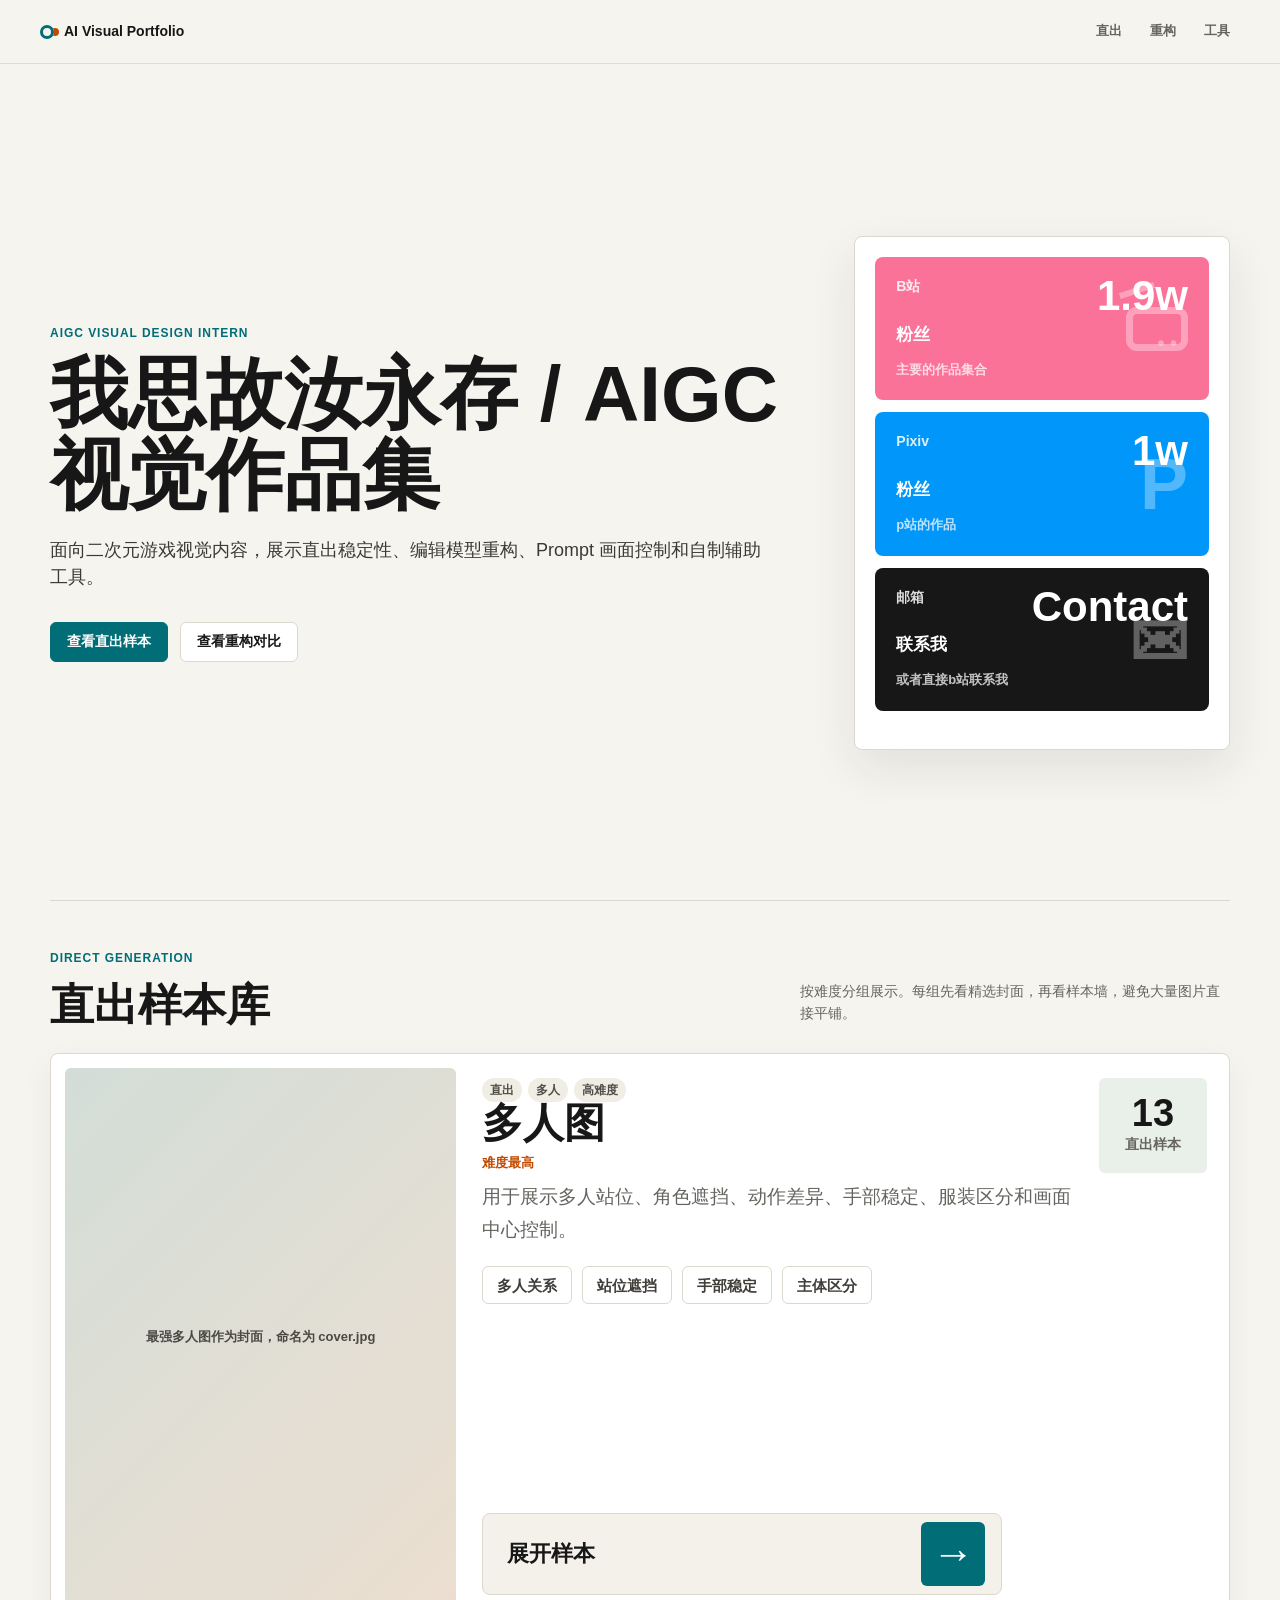
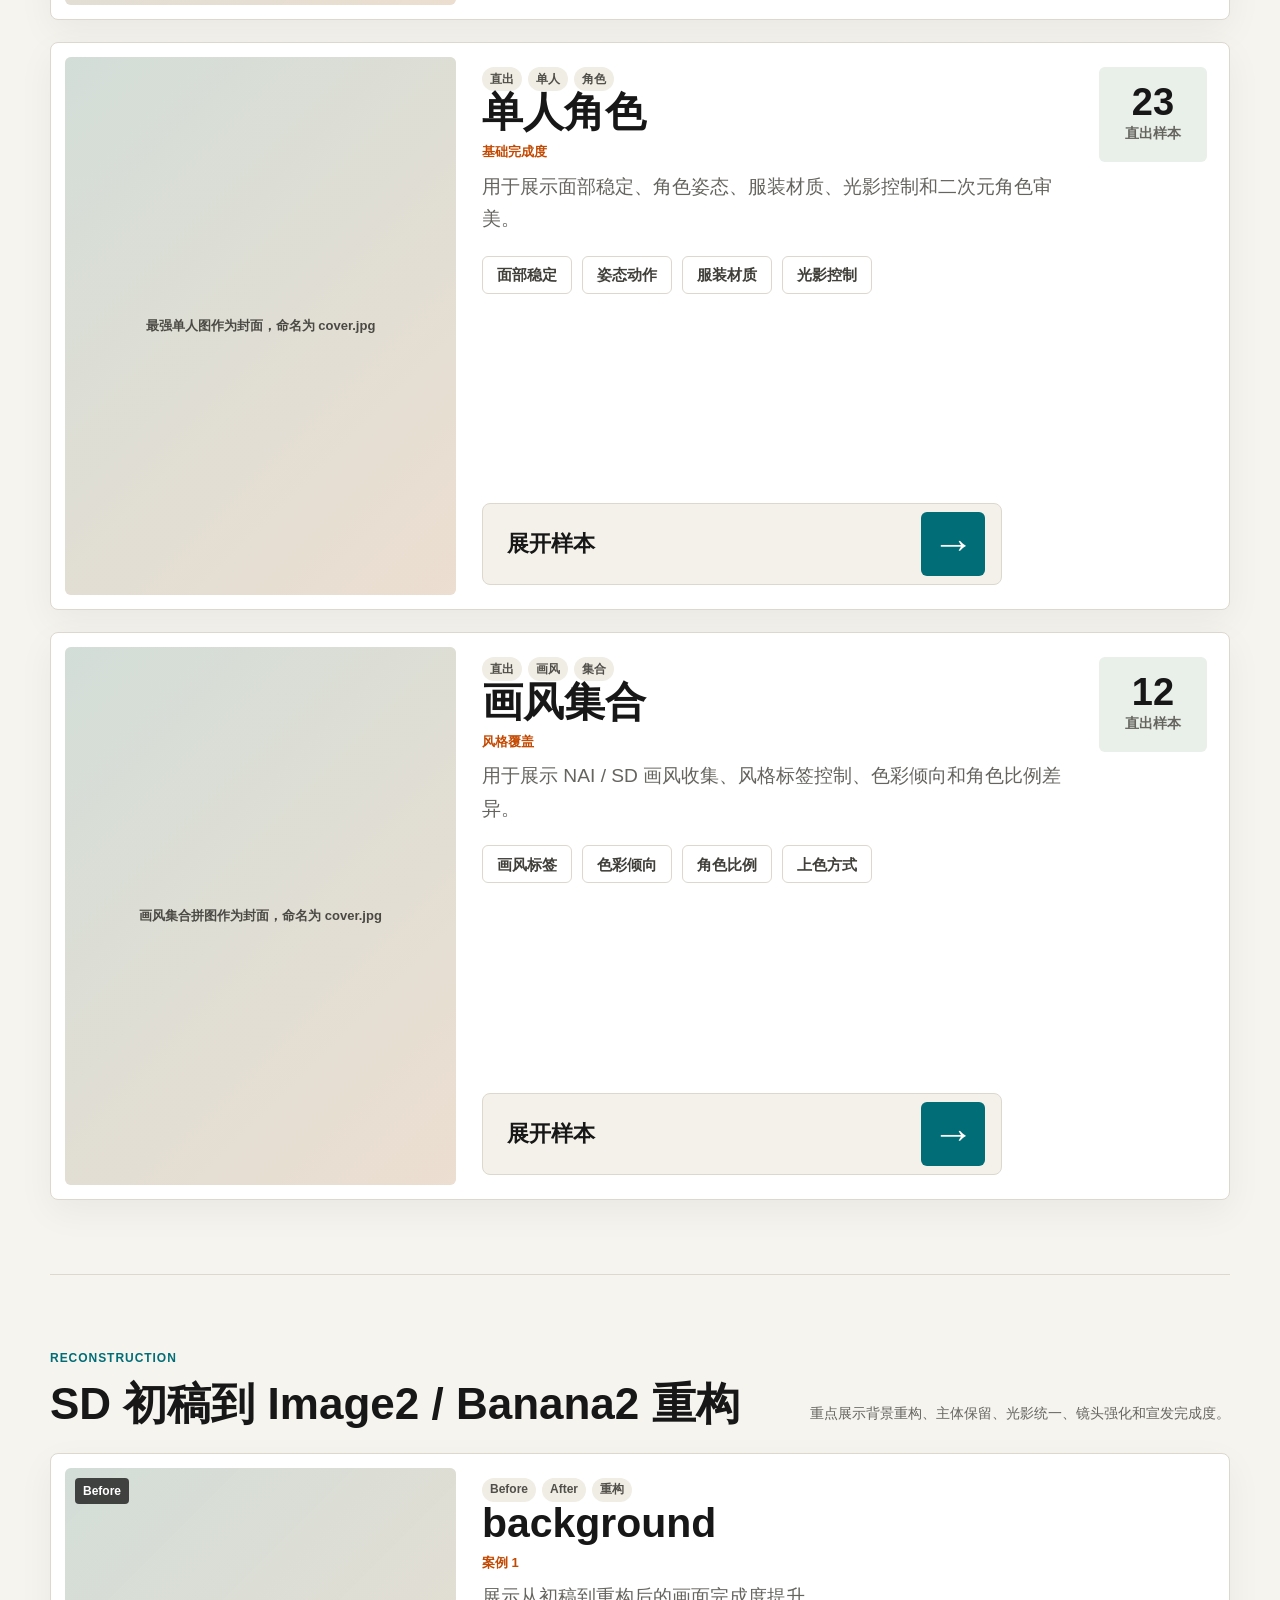
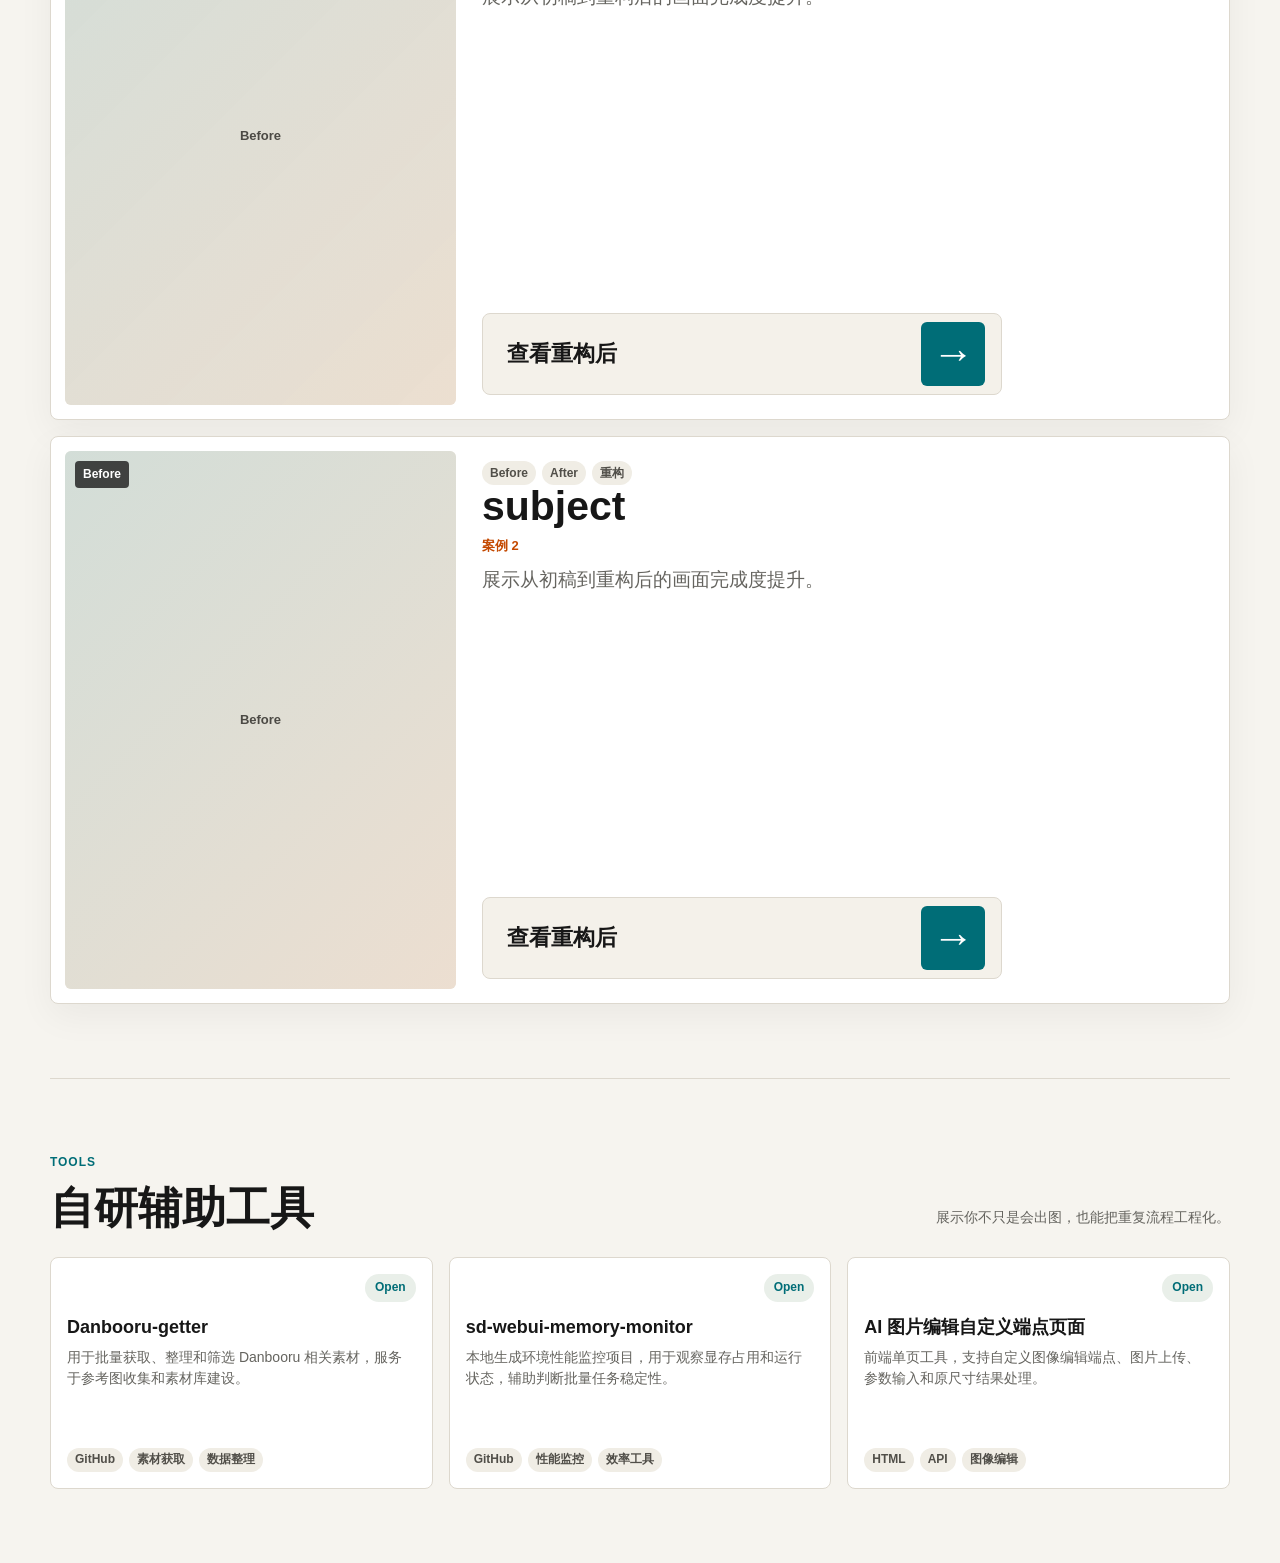
==== index.html @ d4676481 "Add files via upload" ====
<!doctype html>
<html lang="zh-CN">
  <head>
    <meta charset="utf-8" />
    <meta name="viewport" content="width=device-width, initial-scale=1" />
    <title>AIGC Visual Portfolio</title>
    <meta
      name="description"
      content="AIGC visual portfolio for anime game direct generation, image reconstruction, and production tools."
    />
    <link rel="stylesheet" href="./styles.css?v=20260629-project-cards" />
  </head>
  <body>
    <header class="topbar">
      <a class="brand" href="#top" aria-label="回到顶部">
        <span class="brand-mark"></span>
        <span>AI Visual Portfolio</span>
      </a>
      <nav class="nav" aria-label="作品集导航">
        <a href="#direct">直出</a>
        <a href="#rebuild">重构</a>
        <a href="#tools">工具</a>
      </nav>
    </header>

    <main id="top">
      <section class="hero">
        <div class="hero-copy">
          <p class="eyebrow" id="profileTarget">AIGC Visual Design Intern</p>
          <h1 id="profileName">你的姓名 / AIGC 视觉作品集</h1>
          <p class="lead" id="profileSummary">
            面向二次元游戏视觉内容，展示直出稳定性、Image2 / Banana2 重构、Prompt 画面控制和自研辅助工具。
          </p>
          <div class="hero-actions">
            <a class="button primary" href="#direct">查看直出样本</a>
            <a class="button" href="#rebuild">查看重构对比</a>
          </div>
        </div>
        <div class="hero-panel" aria-label="账号与能力概览">
          <div class="social-card-list" id="socialLinks"></div>
        </div>
      </section>

      <section class="section section-tight" id="direct">
        <div class="section-head">
          <div>
            <p class="eyebrow">Direct Generation</p>
            <h2>直出样本库</h2>
          </div>
          <p class="section-note">
            按难度分组展示。每组先看精选封面，再看样本墙，避免大量图片直接平铺。
          </p>
        </div>
        <div class="gallery-stack" id="directGallery"></div>
      </section>

      <section class="section" id="rebuild">
        <div class="section-head">
          <div>
            <p class="eyebrow">Reconstruction</p>
            <h2>SD 初稿到 Image2 / Banana2 重构</h2>
          </div>
          <p class="section-note">
            重点展示背景重构、主体保留、光影统一、镜头强化和宣发完成度。
          </p>
        </div>
        <div class="compare-grid" id="rebuildGrid"></div>
      </section>

      <section class="section" id="tools">
        <div class="section-head">
          <div>
            <p class="eyebrow">Tools</p>
            <h2>自研辅助工具</h2>
          </div>
          <p class="section-note">
            展示你不只是会出图，也能把重复流程工程化。
          </p>
        </div>
        <div class="tool-grid" id="toolGrid"></div>
      </section>

    </main>

    <dialog class="work-dialog" id="workDialog">
      <button class="dialog-close" id="dialogClose" aria-label="关闭">×</button>
      <div class="dialog-body" id="dialogBody"></div>
    </dialog>

    <script src="./portfolio-data.js?v=20260629-project-cards"></script>
    <script src="./generated-gallery.js?v=20260629-project-cards"></script>
    <script src="./app.js?v=20260629-project-cards"></script>
  </body>
</html>
---- styles.css ----
:root {
  --bg: #f6f4ef;
  --panel: #ffffff;
  --ink: #171717;
  --muted: #65645f;
  --line: #ddd8ce;
  --accent: #006d77;
  --accent-2: #c44900;
  --soft: #e9efe9;
  --shadow: 0 18px 48px rgba(28, 28, 24, 0.09);
}

* {
  box-sizing: border-box;
}

html {
  scroll-behavior: smooth;
}

body {
  margin: 0;
  background: var(--bg);
  color: var(--ink);
  font-family:
    Inter, "Noto Sans SC", "PingFang SC", "Microsoft YaHei", Arial, sans-serif;
  line-height: 1.55;
}

a {
  color: inherit;
  text-decoration: none;
}

button,
input {
  font: inherit;
}

.topbar {
  position: sticky;
  top: 0;
  z-index: 10;
  display: flex;
  align-items: center;
  justify-content: space-between;
  gap: 24px;
  min-height: 64px;
  padding: 0 40px;
  border-bottom: 1px solid rgba(221, 216, 206, 0.86);
  background: rgba(246, 244, 239, 0.92);
  backdrop-filter: blur(16px);
}

.brand {
  display: inline-flex;
  align-items: center;
  gap: 10px;
  font-size: 14px;
  font-weight: 800;
  letter-spacing: 0;
}

.brand-mark {
  width: 14px;
  height: 14px;
  border: 3px solid var(--accent);
  border-radius: 50%;
  box-shadow: 8px 0 0 -3px var(--accent-2);
}

.nav {
  display: flex;
  align-items: center;
  gap: 8px;
}

.nav a {
  padding: 8px 10px;
  border-radius: 6px;
  color: var(--muted);
  font-size: 13px;
  font-weight: 700;
}

.nav a:hover {
  background: var(--soft);
  color: var(--ink);
}

main {
  width: min(1180px, calc(100% - 40px));
  margin: 0 auto;
}

.hero {
  display: grid;
  grid-template-columns: minmax(0, 1.35fr) minmax(320px, 0.65fr);
  gap: 24px;
  min-height: calc(100vh - 64px);
  padding: 56px 0 34px;
  align-items: center;
}

.hero-copy {
  max-width: 780px;
}

.eyebrow {
  margin: 0 0 12px;
  color: var(--accent);
  font-size: 12px;
  font-weight: 900;
  letter-spacing: 0.08em;
  text-transform: uppercase;
}

h1,
h2,
h3,
p {
  margin-top: 0;
}

h1 {
  margin-bottom: 20px;
  font-size: clamp(40px, 7vw, 78px);
  line-height: 1.04;
  letter-spacing: 0;
}

h2 {
  margin-bottom: 0;
  font-size: clamp(26px, 4vw, 44px);
  line-height: 1.12;
  letter-spacing: 0;
}

h3 {
  margin-bottom: 8px;
  font-size: 18px;
  line-height: 1.28;
  letter-spacing: 0;
}

.lead {
  max-width: 720px;
  color: #3a3935;
  font-size: 18px;
}

.hero-actions {
  display: flex;
  flex-wrap: wrap;
  gap: 12px;
  margin-top: 30px;
}

.button,
.filter-button {
  display: inline-flex;
  align-items: center;
  justify-content: center;
  min-height: 40px;
  padding: 0 16px;
  border: 1px solid var(--line);
  border-radius: 6px;
  background: var(--panel);
  color: var(--ink);
  font-size: 14px;
  font-weight: 800;
  cursor: pointer;
}

.button.primary,
.filter-button.is-active {
  border-color: var(--accent);
  background: var(--accent);
  color: #fff;
}

.hero-panel {
  padding: 20px;
  border: 1px solid var(--line);
  border-radius: 8px;
  background: var(--panel);
  box-shadow: var(--shadow);
}

.metric-row {
  display: grid;
  grid-template-columns: repeat(2, minmax(0, 1fr));
  gap: 10px;
  margin-bottom: 18px;
}

.social-card-list {
  display: grid;
  gap: 12px;
  margin-bottom: 18px;
}

.social-card {
  position: relative;
  overflow: hidden;
  display: block;
  min-height: 118px;
  padding: 18px 20px;
  border: 1px solid var(--line);
  border-radius: 8px;
  background: #f9f7f1;
  color: var(--ink);
  transition:
    transform 180ms ease,
    box-shadow 180ms ease,
    border-color 180ms ease;
}

.social-card:hover {
  transform: translateY(-2px);
  border-color: rgba(0, 109, 119, 0.42);
  box-shadow: 0 14px 34px rgba(28, 28, 24, 0.08);
}

.social-card::after {
  position: absolute;
  right: 20px;
  top: 50%;
  translate: 0 -50%;
  color: rgba(255, 255, 255, 0.32);
  font-size: 64px;
  font-weight: 900;
  line-height: 1;
}

.social-card::before {
  position: absolute;
  right: 31px;
  top: calc(50% + 4px);
  z-index: 1;
  color: rgba(255, 255, 255, 0.34);
  font-size: 20px;
  font-weight: 900;
  line-height: 1;
}

.social-card.is-bilibili {
  border-color: rgba(251, 114, 153, 0.4);
  background: #fb7299;
  color: #fff;
}

.social-card.is-bilibili::after {
  content: "";
  width: 62px;
  height: 44px;
  border: 7px solid rgba(255, 255, 255, 0.34);
  border-radius: 11px;
  box-sizing: border-box;
}

.social-card.is-bilibili::before {
  content: "• •";
}

.social-card.is-bilibili .social-card-top::after {
  content: "";
  position: absolute;
  right: 50px;
  top: 29px;
  width: 36px;
  height: 20px;
  border-top: 6px solid rgba(255, 255, 255, 0.34);
  rotate: -18deg;
}

.social-card.is-pixiv {
  border-color: rgba(0, 150, 250, 0.36);
  background: #0096fa;
  color: #fff;
}

.social-card.is-pixiv::after {
  content: "P";
  font-size: 72px;
}

.social-card.is-mail {
  border-color: rgba(23, 23, 23, 0.16);
  background: #171717;
  color: #fff;
}

.social-card.is-mail::after {
  content: "✉";
  font-size: 58px;
}

.social-card-top {
  display: flex;
  align-items: start;
  justify-content: space-between;
  gap: 14px;
}

.social-card-top span {
  color: currentColor;
  font-size: 14px;
  font-weight: 900;
  opacity: 0.86;
}

.social-card-top strong {
  font-size: 42px;
  line-height: 0.95;
}

.social-card p {
  margin: 6px 0 8px;
  color: currentColor;
  font-size: 17px;
  font-weight: 900;
}

.social-card small {
  color: currentColor;
  font-size: 13px;
  font-weight: 700;
  opacity: 0.74;
}

.metric {
  min-height: 88px;
  padding: 14px;
  border-radius: 6px;
  background: var(--soft);
}

.metric strong {
  display: block;
  margin-bottom: 3px;
  font-size: 25px;
  line-height: 1;
}

.metric span {
  color: var(--muted);
  font-size: 12px;
  font-weight: 700;
}

.capability-list {
  display: grid;
  gap: 10px;
}

.capability {
  display: grid;
  grid-template-columns: 24px 1fr;
  gap: 10px;
  align-items: start;
  padding: 10px;
  border: 1px solid var(--line);
  border-radius: 6px;
  background: #fff;
}

.capability-index {
  display: grid;
  width: 24px;
  height: 24px;
  place-items: center;
  border-radius: 6px;
  background: var(--ink);
  color: #fff;
  font-size: 12px;
  font-weight: 900;
}

.capability p {
  margin: 0;
  color: var(--muted);
  font-size: 12px;
}

.section {
  padding: 74px 0;
  border-top: 1px solid var(--line);
}

.section-tight {
  padding-top: 48px;
}

.section-head {
  display: flex;
  align-items: end;
  justify-content: space-between;
  gap: 24px;
  margin-bottom: 24px;
}

.section-note {
  max-width: 430px;
  margin-bottom: 4px;
  color: var(--muted);
  font-size: 14px;
}

.gallery-stack {
  display: grid;
  gap: 22px;
}

.showcase-section {
  --showcase-h: clamp(420px, 42vw, 620px);
  display: flex;
  align-items: stretch;
  gap: 14px;
  padding: 14px;
  overflow: hidden;
  border: 1px solid var(--line);
  border-radius: 8px;
  background: var(--panel);
  box-shadow: 0 12px 36px rgba(28, 28, 24, 0.05);
}

.showcase-section.is-expanded {
  display: flex;
}

.showcase-section.is-expanded .showcase-cover {
  display: none;
}

.showcase-cover,
.showcase-thumb {
  display: block;
  width: 100%;
  padding: 0;
  border: 0;
  background: transparent;
  cursor: pointer;
}

.showcase-cover:disabled {
  cursor: default;
}

.showcase-cover {
  flex: 0 0 clamp(260px, 34%, 430px);
  height: var(--showcase-h);
  border-radius: 6px;
  overflow: hidden;
  background: #f4f1ea;
}

.showcase-cover:hover,
.showcase-thumb:hover {
  outline: 3px solid rgba(0, 109, 119, 0.22);
}

.showcase-body {
  display: flex;
  flex: 1 1 auto;
  min-width: 0;
  height: var(--showcase-h);
  flex-direction: column;
  gap: 20px;
  overflow: hidden;
  padding: 10px 8px 10px 12px;
  opacity: 1;
  transition:
    opacity 160ms ease,
    padding 220ms ease;
}

.showcase-section.is-expanded .showcase-body {
  display: none;
}

.showcase-head {
  display: grid;
  grid-template-columns: minmax(0, 1fr) auto;
  gap: 24px;
  align-items: start;
}

.showcase-head h3 {
  margin-bottom: 8px;
  font-size: clamp(34px, 3.2vw, 50px);
  line-height: 1.05;
}

.showcase-summary {
  max-width: 720px;
  margin-bottom: 0;
  color: var(--muted);
  font-size: clamp(18px, 1.5vw, 23px);
  line-height: 1.7;
}

.showcase-stat {
  min-width: 108px;
  padding: 16px 14px;
  border-radius: 6px;
  background: var(--soft);
  text-align: center;
}

.showcase-stat strong {
  display: block;
  font-size: 38px;
  line-height: 1;
}

.showcase-stat span {
  color: var(--muted);
  font-size: 14px;
  font-weight: 900;
}

.judge-list {
  display: flex;
  flex-wrap: wrap;
  gap: 10px;
}

.judge-list span {
  display: inline-flex;
  min-height: 38px;
  align-items: center;
  padding: 0 14px;
  border: 1px solid var(--line);
  border-radius: 6px;
  color: #403f3a;
  font-size: 15px;
  font-weight: 900;
}

.showcase-expand {
  display: inline-grid;
  grid-template-columns: 1fr 72px;
  align-items: center;
  width: min(520px, 100%);
  min-height: 82px;
  margin-top: auto;
  padding: 0 8px 0 24px;
  border: 1px solid var(--line);
  border-radius: 8px;
  background: #f4f1ea;
  color: var(--ink);
  cursor: pointer;
  font-size: 22px;
  font-weight: 900;
  text-align: left;
}

.showcase-expand strong {
  display: grid;
  width: 64px;
  height: 64px;
  place-items: center;
  border-radius: 6px;
  background: var(--accent);
  color: #fff;
  font-size: 42px;
  line-height: 1;
}

.showcase-drawer {
  display: none;
  flex: 1 1 auto;
  position: relative;
  overflow: hidden;
  contain: layout paint;
  min-width: 0;
  width: 100%;
  max-width: 100%;
  height: var(--showcase-h);
  border-left: 1px solid var(--line);
  background: #fff;
}

.showcase-section.is-expanded .showcase-drawer {
  display: block;
  padding-left: 0;
}

.showcase-scroll {
  width: 100%;
  height: 100%;
  overflow-x: auto;
  overflow-y: hidden;
  overscroll-behavior-x: contain;
  scrollbar-width: thin;
}

.showcase-track {
  display: flex;
  width: max-content;
  max-width: none;
  min-width: 100%;
  gap: 14px;
  height: 100%;
  padding: 0 2px 10px;
}

.drawer-collapse {
  position: absolute;
  right: 12px;
  top: 12px;
  z-index: 3;
  min-width: 68px;
  height: 42px;
  border: 1px solid rgba(23, 23, 23, 0.12);
  border-radius: 6px;
  background: rgba(255, 255, 255, 0.86);
  color: var(--ink);
  cursor: pointer;
  font-size: 14px;
  font-weight: 900;
  backdrop-filter: blur(10px);
}

.showcase-thumb {
  flex: 0 0 auto;
  width: calc(var(--showcase-h) * var(--image-ratio, 1));
  max-width: calc(var(--showcase-h) * 1.9);
  min-width: calc(var(--showcase-h) * 0.45);
  border-radius: 6px;
  background: #f4f1ea;
}

.cover-frame,
.thumb-frame {
  position: relative;
  overflow: hidden;
  width: 100%;
  background:
    linear-gradient(135deg, rgba(0, 109, 119, 0.12), rgba(196, 73, 0, 0.09)),
    #f0ede5;
}

.cover-frame {
  height: 100%;
}

.thumb-frame {
  height: var(--showcase-h);
  border: 1px solid #ebe6dc;
  border-radius: 5px;
}

.media-frame {
  position: relative;
  overflow: hidden;
  width: 100%;
  aspect-ratio: 4 / 3;
  background:
    linear-gradient(135deg, rgba(0, 109, 119, 0.18), rgba(196, 73, 0, 0.12)),
    #e5e0d6;
}

.media-frame img,
.cover-frame img,
.thumb-frame img,
.compare-image img,
.workflow-image img {
  width: 100%;
  height: 100%;
  object-fit: cover;
  display: block;
}

.cover-frame img,
.thumb-frame img {
  object-fit: cover;
}

.cover-frame img {
  object-fit: cover;
}

.media-frame img,
.compare-image img,
.workflow-image img {
  object-fit: cover;
}

.placeholder {
  position: absolute;
  inset: 0;
  display: grid;
  place-items: center;
  padding: 20px;
  color: #4b4944;
  font-size: 13px;
  font-weight: 900;
  text-align: center;
}

.tag-row {
  display: flex;
  flex-wrap: wrap;
  gap: 6px;
}

.tag {
  display: inline-flex;
  align-items: center;
  min-height: 24px;
  padding: 0 8px;
  border-radius: 999px;
  background: #f0ede5;
  color: #514f49;
  font-size: 12px;
  font-weight: 800;
}

.tool-card p,
.workflow-card p,
.compare-card p {
  color: var(--muted);
  font-size: 14px;
}

.work-level {
  margin-bottom: 8px;
  color: var(--accent-2) !important;
  font-size: 13px !important;
  font-weight: 900;
}

.empty-gallery {
  min-width: 360px;
  height: var(--showcase-h);
  display: grid;
  place-items: center;
  padding: 18px;
  border: 1px dashed var(--line);
  border-radius: 6px;
  color: var(--muted);
  font-size: 13px;
  font-weight: 800;
  text-align: center;
}

.compare-grid,
.workflow-grid,
.tool-grid,
.contact-grid {
  display: grid;
  grid-template-columns: repeat(3, minmax(0, 1fr));
  gap: 16px;
}

.compare-grid {
  grid-template-columns: 1fr;
}

.compare-card,
.workflow-card,
.tool-card,
.contact-item {
  border: 1px solid var(--line);
  border-radius: 8px;
  background: var(--panel);
}

.rebuild-section {
  --showcase-h: clamp(420px, 42vw, 620px);
  display: flex;
  align-items: stretch;
  gap: 14px;
  overflow: hidden;
  padding: 14px;
  border: 1px solid var(--line);
  border-radius: 8px;
  background: var(--panel);
  box-shadow: 0 12px 36px rgba(28, 28, 24, 0.05);
}

.rebuild-before {
  position: relative;
  display: block;
  flex: 0 0 clamp(260px, 34%, 430px);
  height: var(--showcase-h);
  padding: 0;
  overflow: hidden;
  border: 0;
  border-radius: 6px;
  background: #f4f1ea;
  cursor: pointer;
}

.rebuild-body {
  display: flex;
  flex: 1 1 auto;
  min-width: 0;
  height: var(--showcase-h);
  flex-direction: column;
  gap: 20px;
  overflow: hidden;
  padding: 10px 8px 10px 12px;
}

.rebuild-section.is-expanded .rebuild-before,
.rebuild-section.is-expanded .rebuild-body {
  display: none;
}

.rebuild-drawer {
  position: relative;
  display: none;
  flex: 1 1 100%;
  min-width: 0;
  width: 100%;
  height: var(--showcase-h);
  overflow: hidden;
  contain: layout paint;
  background: #fff;
}

.rebuild-section.is-expanded .rebuild-drawer {
  display: block;
}

.compare-card,
.workflow-card,
.tool-card {
  overflow: hidden;
}

.compare-pair {
  display: grid;
  grid-template-columns: 1fr 1fr;
  gap: 1px;
  background: var(--line);
}

.compare-image,
.workflow-image {
  position: relative;
  aspect-ratio: 4 / 3;
  background: #e5e0d6;
}

.compare-label {
  position: absolute;
  left: 10px;
  top: 10px;
  padding: 4px 8px;
  border-radius: 4px;
  background: rgba(23, 23, 23, 0.78);
  color: #fff;
  font-size: 12px;
  font-weight: 900;
}

.card-body {
  padding: 16px;
}

.workflow-image {
  aspect-ratio: 16 / 10;
}

.tool-card {
  min-height: 230px;
  color: inherit;
  text-decoration: none;
  transition:
    transform 180ms ease,
    box-shadow 180ms ease,
    border-color 180ms ease;
}

.tool-card:hover {
  transform: translateY(-2px);
  border-color: rgba(0, 109, 119, 0.42);
  box-shadow: 0 14px 34px rgba(28, 28, 24, 0.08);
}

.tool-card .card-body {
  display: flex;
  min-height: 230px;
  flex-direction: column;
}

.tool-head {
  order: -1;
  display: flex;
  justify-content: flex-end;
  margin-bottom: 14px;
}

.tool-head span {
  display: inline-flex;
  min-height: 28px;
  align-items: center;
  padding: 0 10px;
  border-radius: 999px;
  background: var(--soft);
  color: var(--accent);
  font-size: 12px;
  font-weight: 900;
}

.tool-card .tag-row {
  margin-top: auto;
}

.contact {
  display: flex;
  justify-content: space-between;
  gap: 24px;
}

.contact-grid {
  width: min(720px, 100%);
  grid-template-columns: repeat(2, minmax(0, 1fr));
}

.contact-item {
  padding: 16px;
}

.contact-item span {
  display: block;
  color: var(--muted);
  font-size: 13px;
  font-weight: 800;
}

.contact-item strong {
  display: block;
  margin-top: 4px;
  font-size: 20px;
}

.work-dialog {
  width: min(940px, calc(100% - 32px));
  max-height: calc(100vh - 32px);
  padding: 0;
  border: 1px solid var(--line);
  border-radius: 8px;
  background: var(--panel);
  color: var(--ink);
}

.work-dialog::backdrop {
  background: rgba(20, 20, 18, 0.62);
}

.dialog-close {
  position: absolute;
  right: 12px;
  top: 12px;
  z-index: 2;
  width: 36px;
  height: 36px;
  border: 1px solid rgba(255, 255, 255, 0.25);
  border-radius: 6px;
  background: rgba(23, 23, 23, 0.86);
  color: #fff;
  cursor: pointer;
  font-size: 24px;
  line-height: 1;
}

.dialog-media {
  position: relative;
  aspect-ratio: 16 / 9;
  background: #e5e0d6;
}

.dialog-content {
  padding: 22px;
}

.detail-grid {
  display: grid;
  grid-template-columns: repeat(3, minmax(0, 1fr));
  gap: 10px;
  margin-top: 18px;
}

.detail-item {
  padding: 12px;
  border-radius: 6px;
  background: #f4f1ea;
}

.detail-item span {
  display: block;
  margin-bottom: 4px;
  color: var(--muted);
  font-size: 12px;
  font-weight: 900;
}

.detail-item strong {
  font-size: 14px;
}

@media (min-width: 721px) and (max-width: 1050px) {
  .showcase-section,
  .rebuild-section {
    --showcase-h: 460px;
  }

  .showcase-cover,
  .rebuild-before {
    flex-basis: clamp(250px, 36%, 360px);
  }

  .showcase-head h3 {
    font-size: 32px;
  }

  .showcase-summary {
    font-size: 17px;
    line-height: 1.6;
  }

  .judge-list span {
    min-height: 34px;
    font-size: 13px;
  }

  .showcase-expand {
    min-height: 70px;
    font-size: 18px;
  }

  .showcase-expand strong {
    width: 54px;
    height: 54px;
    font-size: 34px;
  }

}

@media (max-width: 720px) {
  .topbar {
    padding: 0 20px;
  }

  .nav {
    display: none;
  }

  main {
    width: min(100% - 28px, 1180px);
  }

  .hero,
  .contact {
    grid-template-columns: 1fr;
    display: grid;
  }

  .hero {
    min-height: auto;
    padding-top: 42px;
  }

  .section-head {
    display: grid;
    align-items: start;
  }

  .showcase-section,
  .showcase-section.is-expanded,
  .rebuild-section,
  .rebuild-section.is-expanded {
    --showcase-h: 420px;
    display: grid;
    grid-template-columns: 1fr;
  }

  .compare-grid,
  .workflow-grid,
  .tool-grid,
  .contact-grid {
    grid-template-columns: 1fr;
  }

  .showcase-cover,
  .rebuild-before {
    max-width: 420px;
    width: 100%;
    flex-basis: auto;
  }

  .showcase-drawer,
  .rebuild-drawer {
    width: 100%;
    height: 0;
    border-left: 0;
  }

  .showcase-section.is-expanded .showcase-drawer,
  .rebuild-section.is-expanded .rebuild-drawer {
    height: 320px;
    padding-left: 0;
    padding-top: 12px;
    border-top: 1px solid var(--line);
  }

  .thumb-frame,
  .empty-gallery {
    height: 300px;
  }

}

@media (max-width: 560px) {
  .topbar {
    min-height: 56px;
  }

  h1 {
    font-size: 38px;
  }

  .lead {
    font-size: 16px;
  }

  .metric-row,
  .detail-grid {
    grid-template-columns: 1fr;
  }

  .compare-pair {
    grid-template-columns: 1fr;
  }
}
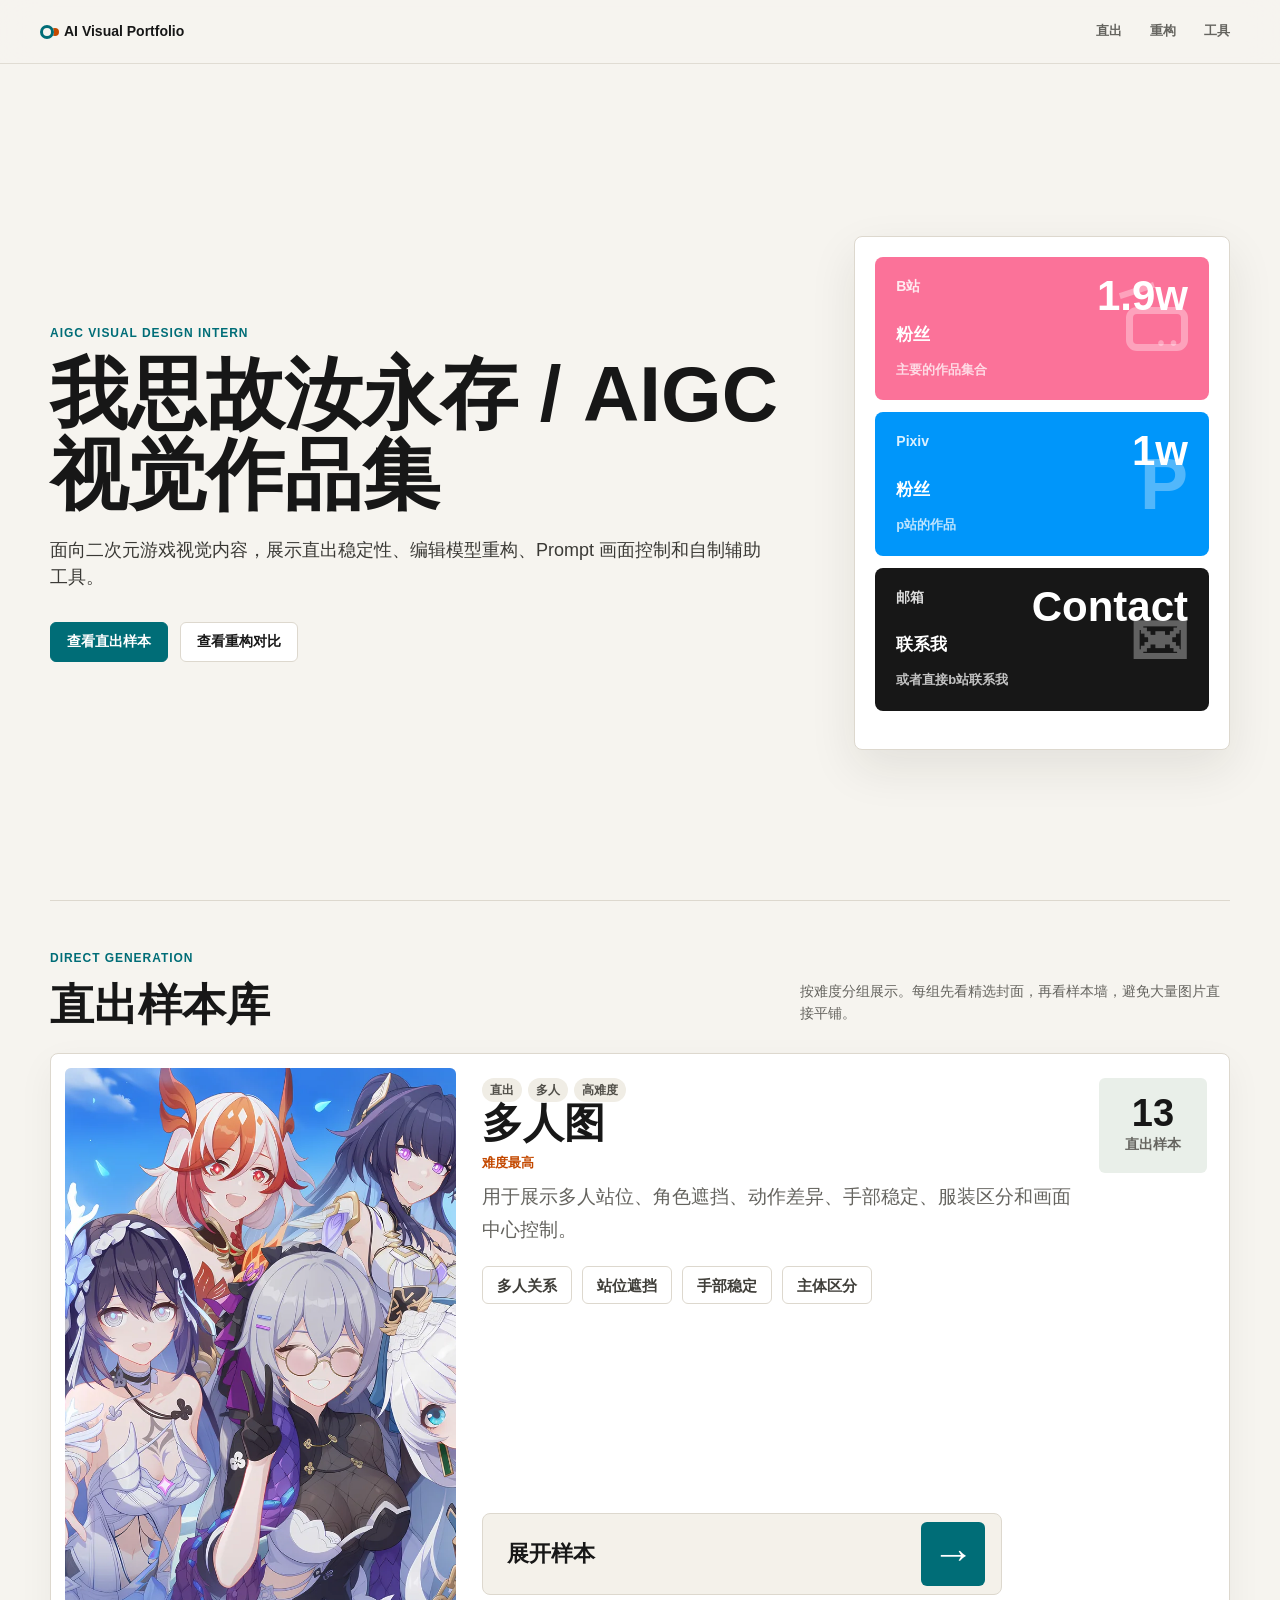
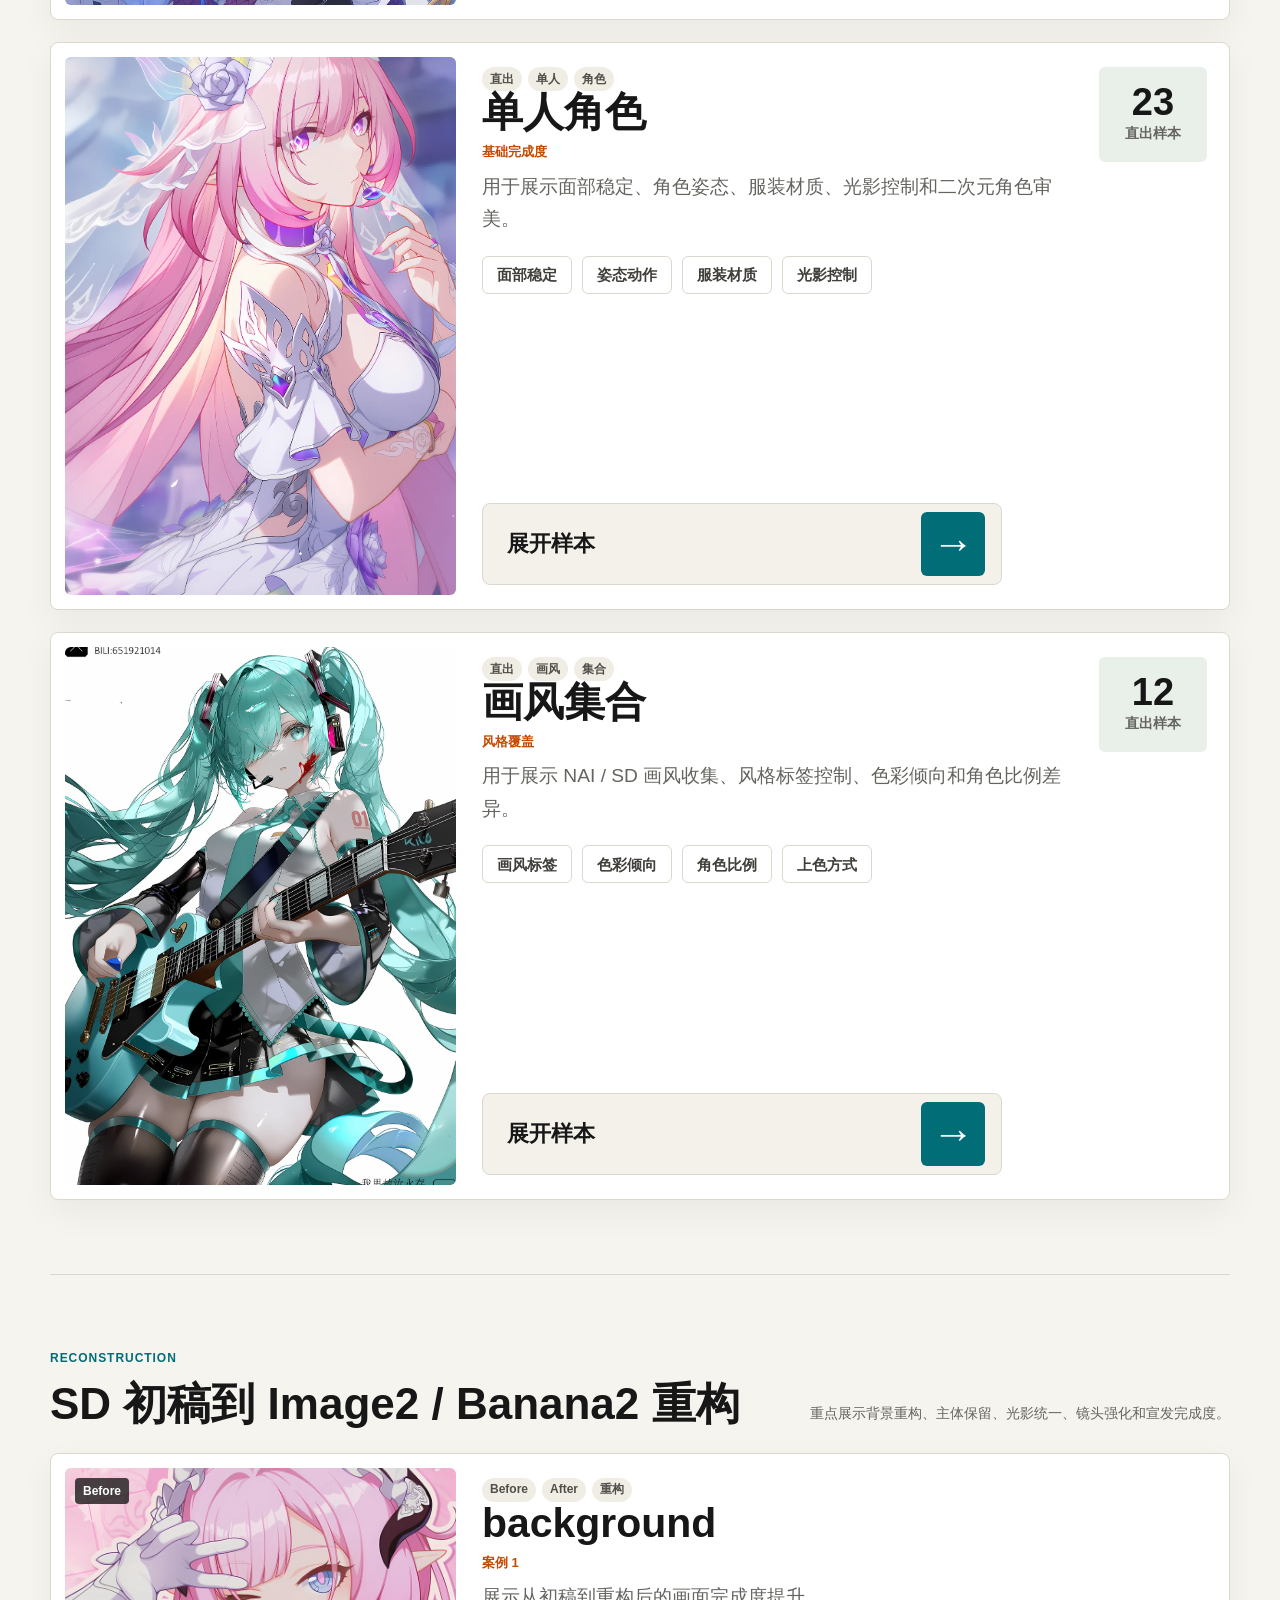
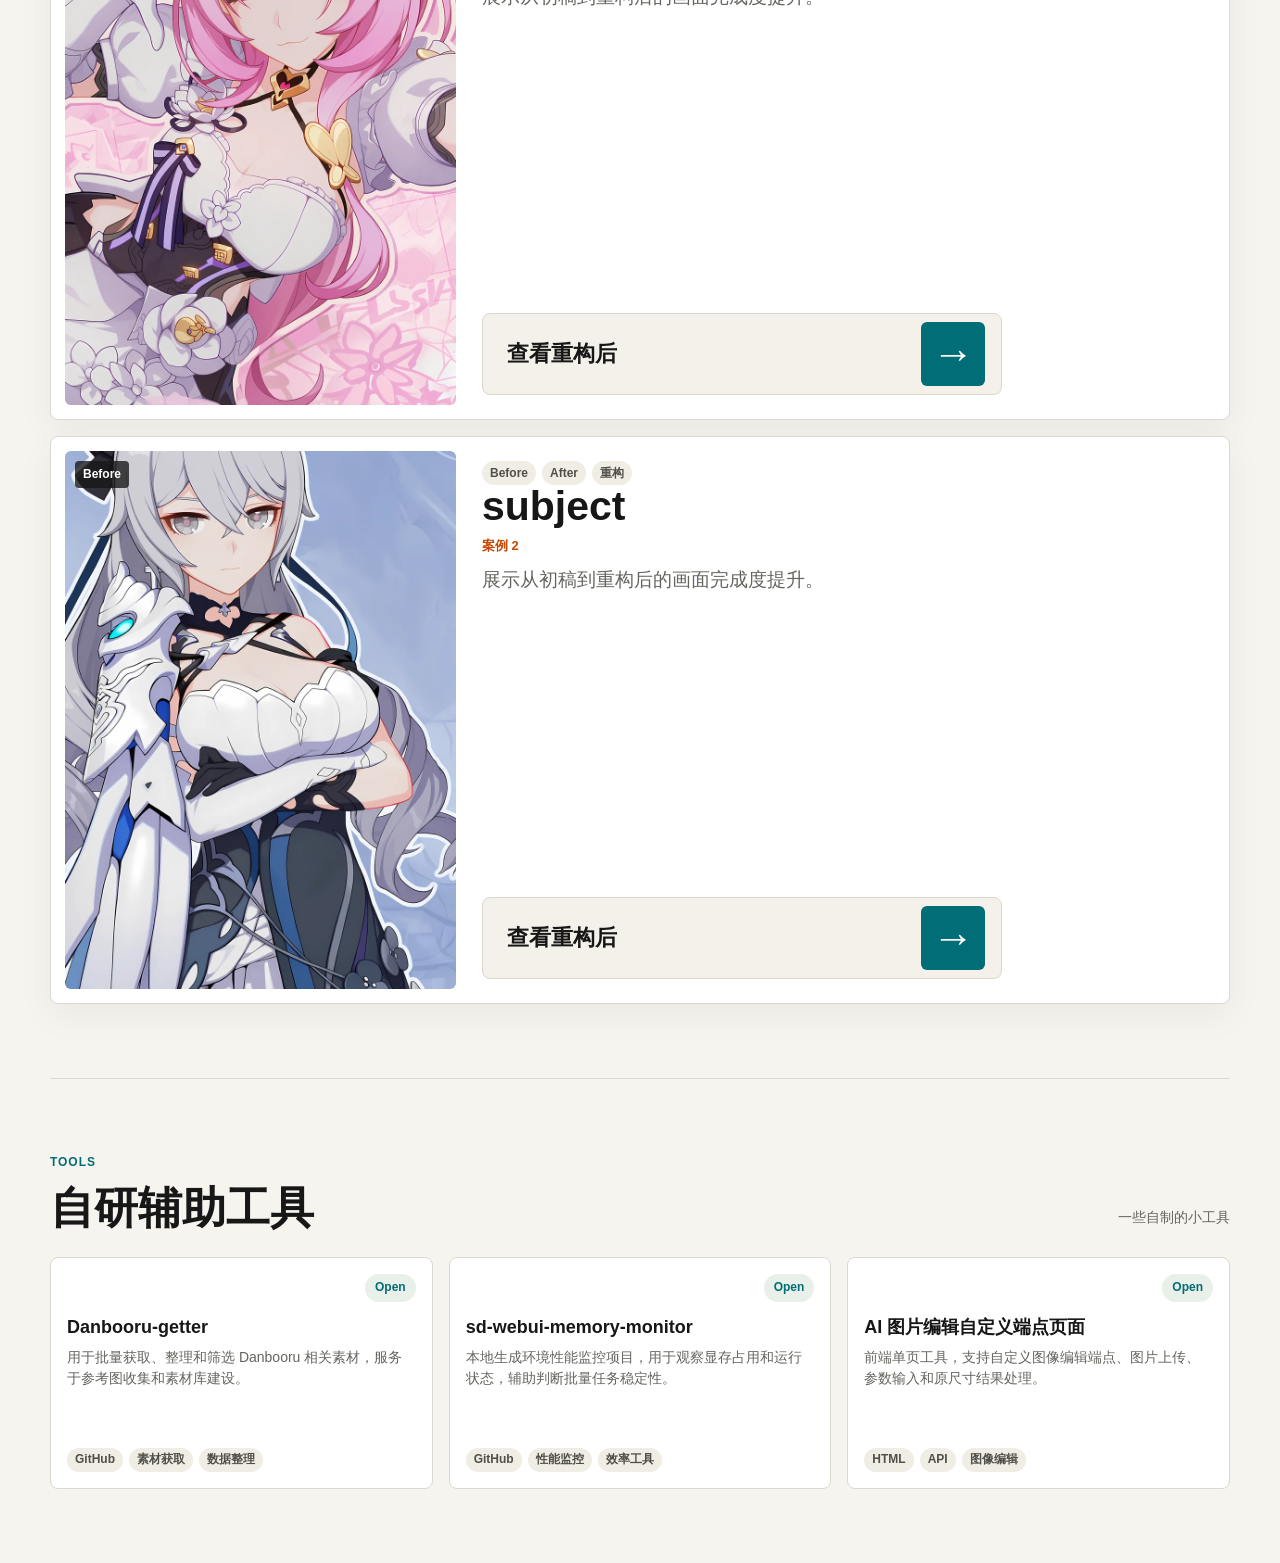
==== commit 3326ea44: "Update index.html" ====
--- a/index.html
+++ b/index.html
@@ -74,7 +74,7 @@
             <h2>自研辅助工具</h2>
           </div>
           <p class="section-note">
-            展示你不只是会出图，也能把重复流程工程化。
+            一些自制的小工具
           </p>
         </div>
         <div class="tool-grid" id="toolGrid"></div>
